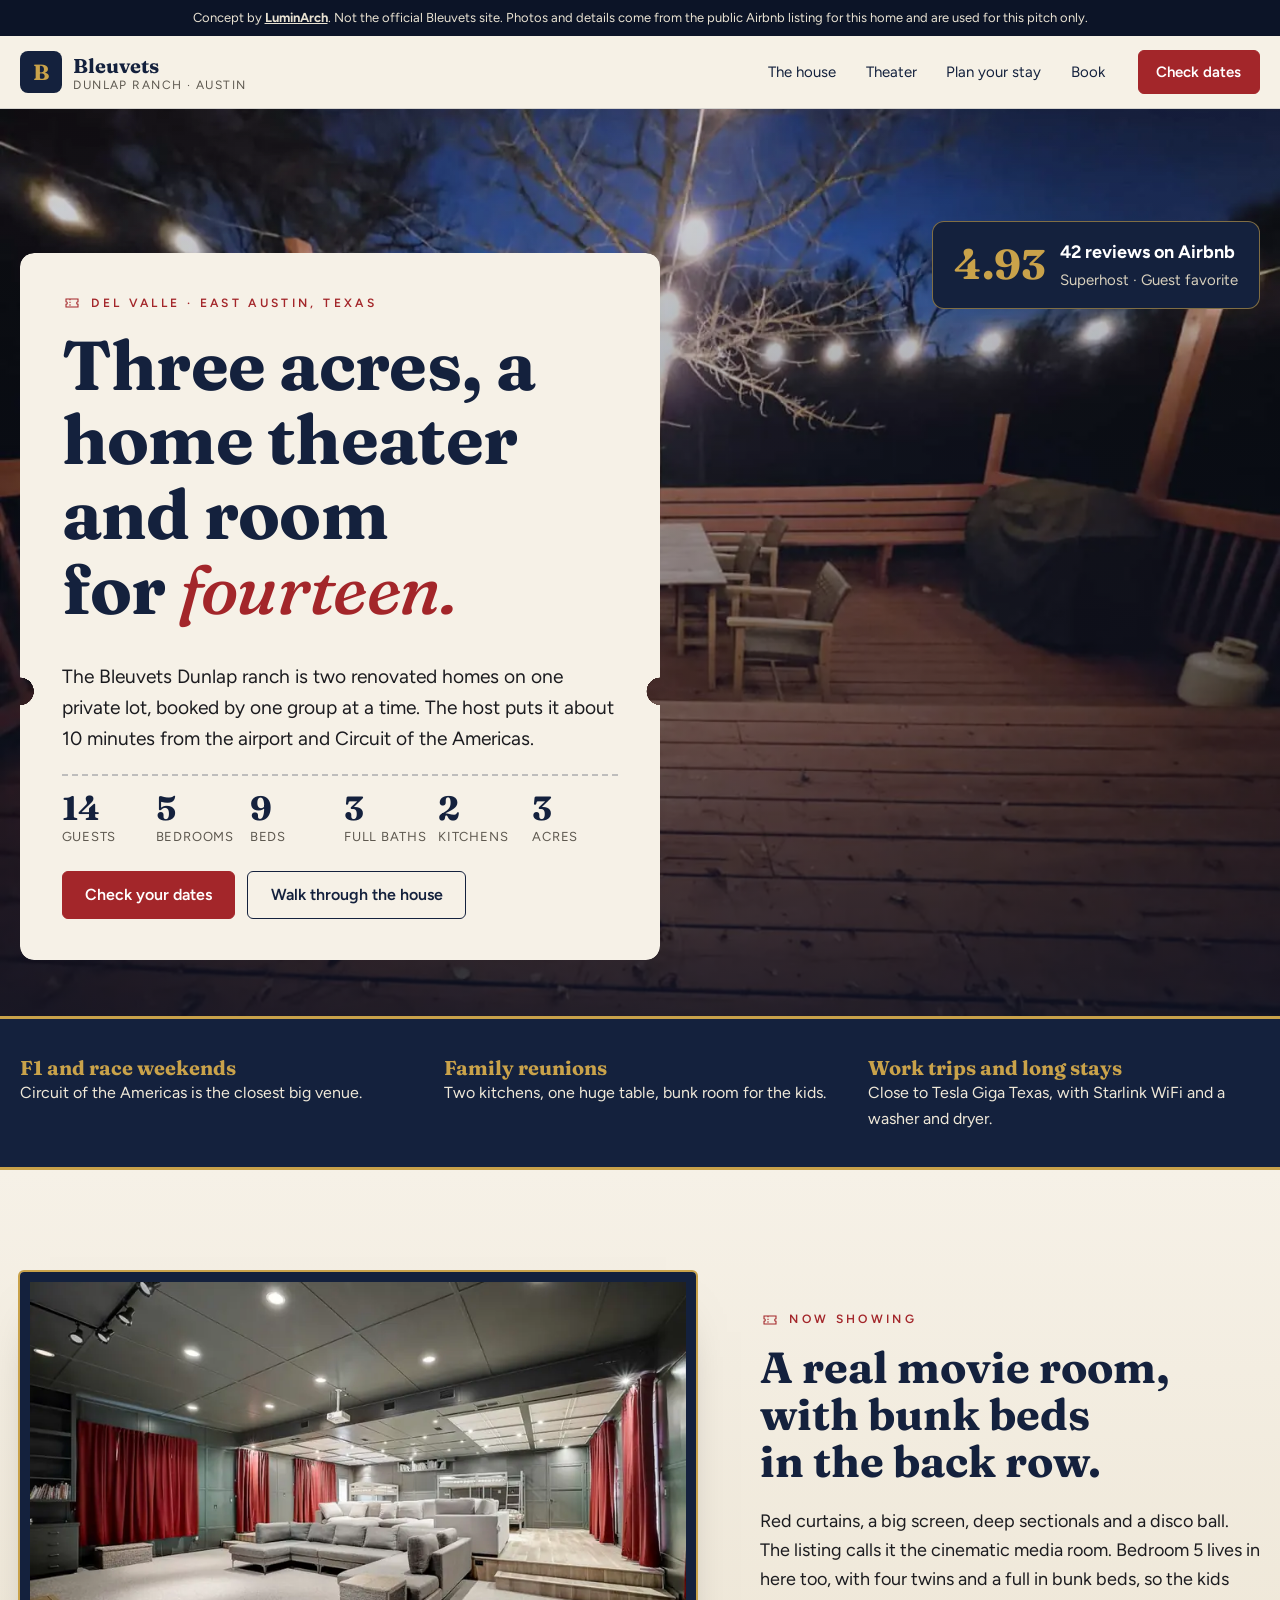
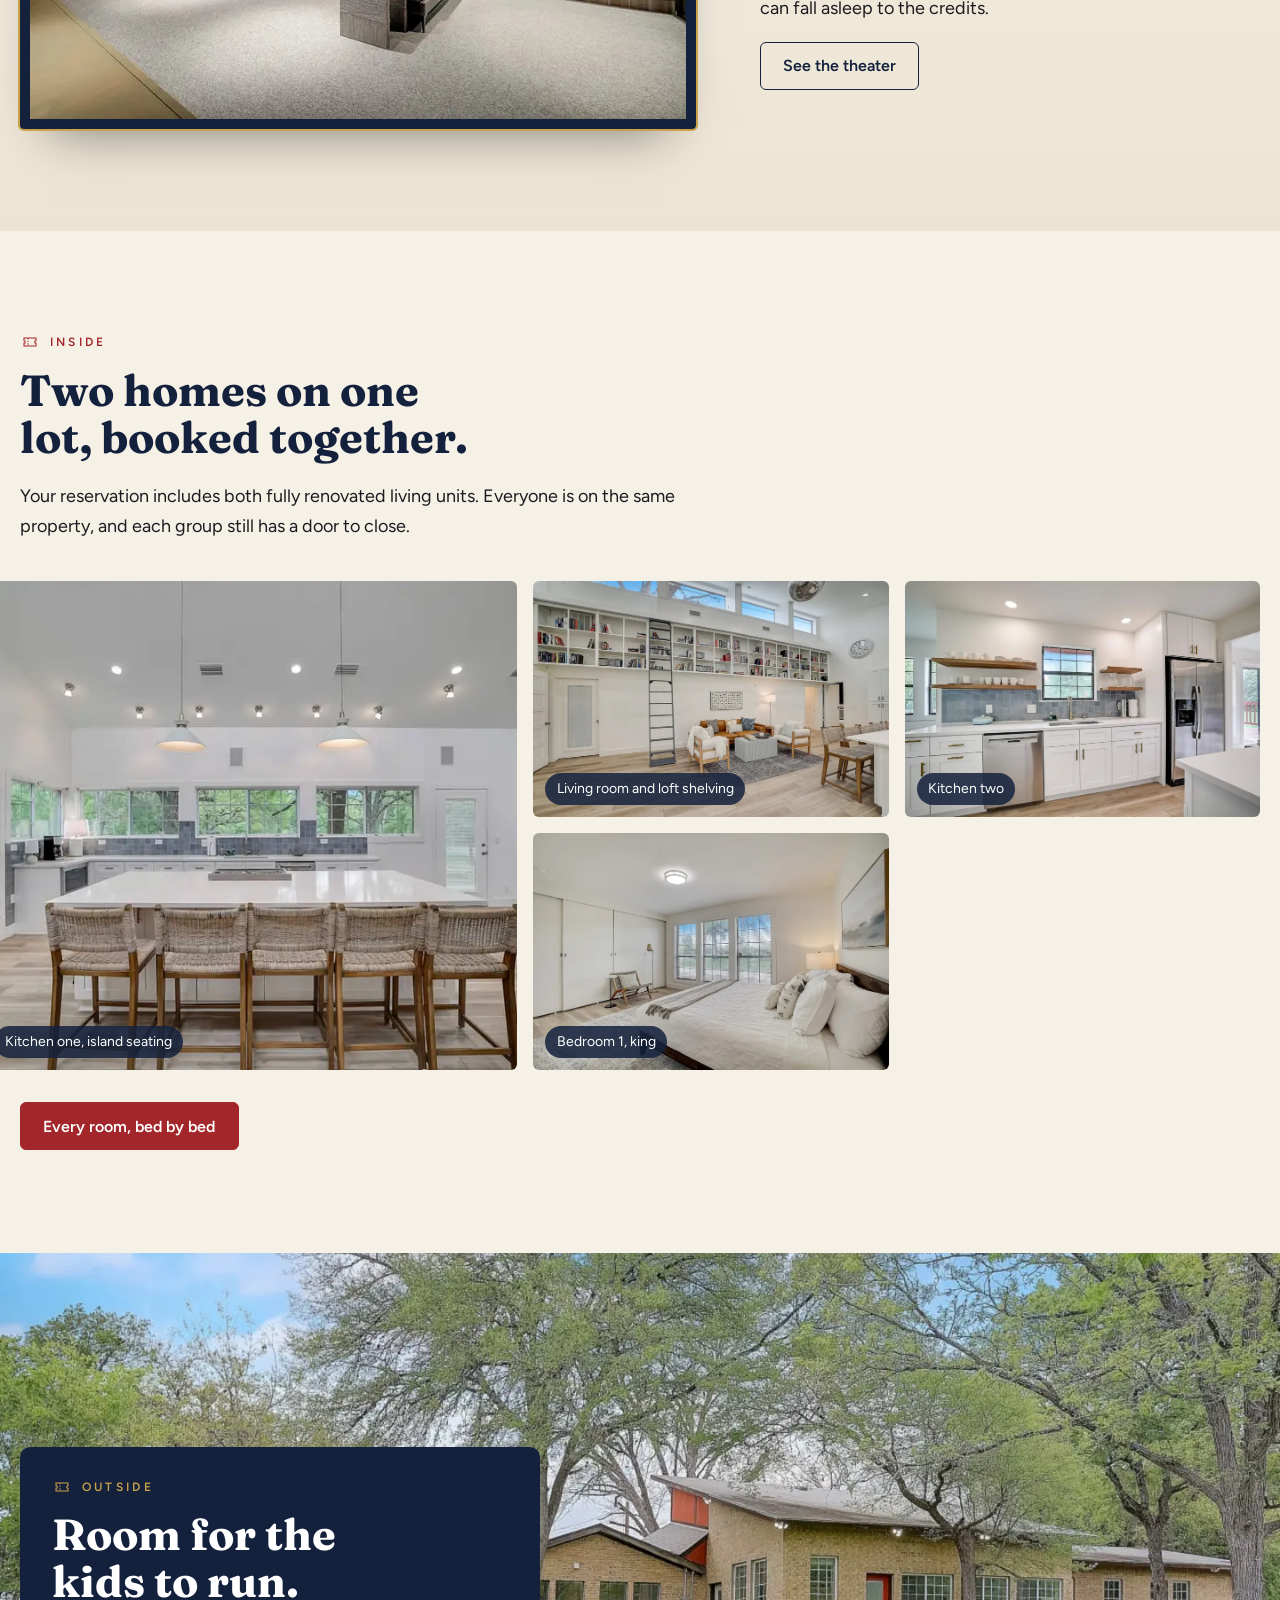
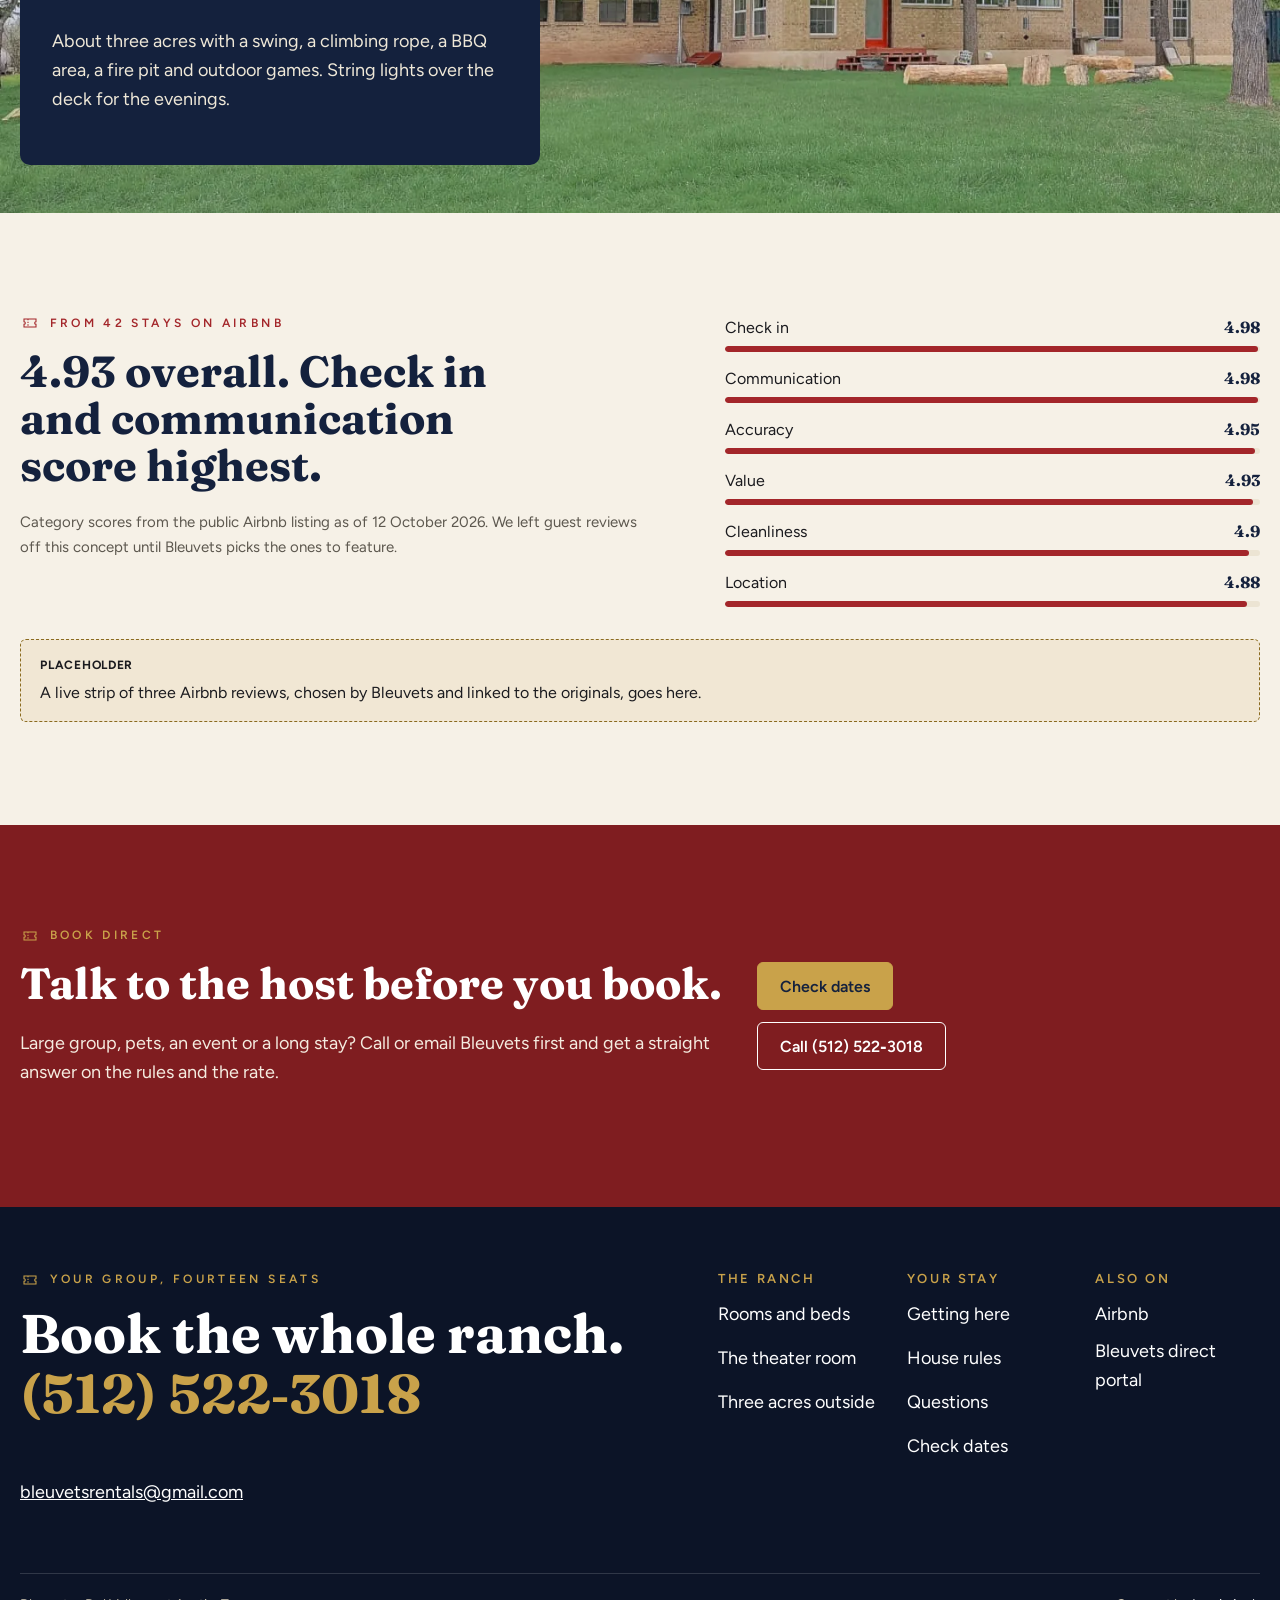
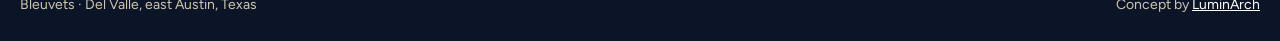
==== index.html @ 0f71f586 "Concept site by LuminArch: static build, facts log, design DNA, research" ====
<!doctype html><html lang="en" class="no-js"><head><meta charset="utf-8"><meta name="viewport" content="width=device-width,initial-scale=1">
<title>Austin Ranch Rental Near COTA, Sleeps 14 | Bleuvets Dunlap</title><meta name="description" content="A private 3 acre ranch in east Austin with a home theater, two kitchens and room for 14. Rated 4.93 from 42 Airbnb stays. Check your dates with Bleuvets today."><link rel="canonical" href="https://bleuvets-demo.vercel.app/">
<meta property="og:type" content="website"><meta property="og:site_name" content="Bleuvets (concept)"><meta property="og:title" content="Austin Ranch Rental Near COTA, Sleeps 14 | Bleuvets Dunlap"><meta property="og:description" content="A private 3 acre ranch in east Austin with a home theater, two kitchens and room for 14. Rated 4.93 from 42 Airbnb stays. Check your dates with Bleuvets today."><meta property="og:url" content="https://bleuvets-demo.vercel.app/"><meta property="og:image" content="https://bleuvets-demo.vercel.app/og.png">
<meta name="twitter:card" content="summary_large_image"><meta name="twitter:title" content="Austin Ranch Rental Near COTA, Sleeps 14 | Bleuvets Dunlap"><meta name="twitter:description" content="A private 3 acre ranch in east Austin with a home theater, two kitchens and room for 14. Rated 4.93 from 42 Airbnb stays. Check your dates with Bleuvets today."><meta name="twitter:image" content="https://bleuvets-demo.vercel.app/og.png">
<meta name="robots" content="noindex, nofollow"><!-- concept demo, not for indexing -->
<meta name="theme-color" content="#14213d">
<link rel="preload" as="font" type="font/woff2" href="fonts/fraunces-normal-700-latin.woff2" crossorigin><link rel="preload" as="font" type="font/woff2" href="fonts/figtree-normal-400-latin.woff2" crossorigin>
<link rel="stylesheet" href="css/design-system.css"><link rel="stylesheet" href="css/components.css"><link rel="stylesheet" href="css/pages.css">
<link rel="icon" href="data:image/svg+xml,%3Csvg xmlns='http://www.w3.org/2000/svg' viewBox='0 0 32 32'%3E%3Crect width='32' height='32' rx='6' fill='%2314213d'/%3E%3Ctext x='16' y='23' font-family='Georgia' font-size='20' font-weight='700' text-anchor='middle' fill='%23c9a24a'%3EB%3C/text%3E%3C/svg%3E">
<script>document.documentElement.classList.replace('no-js','js-ready')</script><script type="application/ld+json">{"@context": "https://schema.org", "@type": "VacationRental", "name": "Bleuvets Dunlap Ranch", "alternateName": "Theatre, 3 Acre LUXE Ranch, Near COTA", "url": "https://bleuvets-demo.vercel.app/", "description": "Private 3 acre ranch in Del Valle, east Austin, with 5 bedrooms, 9 beds, 3 bathrooms, 2 kitchens and a home theater. Sleeps 14.", "telephone": "+1-512-522-3018", "email": "bleuvetsrentals@gmail.com", "brand": {"@type": "Brand", "name": "Bleuvets"}, "address": {"@type": "PostalAddress", "addressLocality": "Del Valle", "addressRegion": "TX", "addressCountry": "US"}, "geo": {"@type": "GeoCoordinates", "latitude": 30.247, "longitude": -97.562}, "containsPlace": {"@type": "Accommodation", "numberOfBedrooms": 5, "numberOfBathroomsTotal": 3, "occupancy": {"@type": "QuantitativeValue", "maxValue": 14}, "bed": "1 king, 3 queen, 1 full, 4 twin"}, "aggregateRating": {"@type": "AggregateRating", "ratingValue": 4.93, "reviewCount": 42, "bestRating": 5}, "checkinTime": "16:00", "checkoutTime": "10:00", "petsAllowed": true, "image": "https://bleuvets-demo.vercel.app/img/deck-string-lights.webp", "sameAs": ["https://www.airbnb.com/rooms/1171734395727141363", "https://bleuvets.holidayfuture.com/listings/278348"]}</script><script type="application/ld+json">{"@context": "https://schema.org", "@type": "BreadcrumbList", "itemListElement": [{"@type": "ListItem", "position": 1, "name": "Home", "item": "https://bleuvets-demo.vercel.app/"}]}</script></head><body class="pg-index">
<a class="skip" href="#main">Skip to content</a>
<div class="demo-bar">Concept by <a href="https://luminarch.pro">LuminArch</a>. Not the official Bleuvets site. Photos and details come from the public Airbnb listing for this home and are used for this pitch only.</div>
<header class="top"><div class="wrap nav"><a class="mark" href="index.html" aria-label="Bleuvets home"><span class="b-badge" aria-hidden="true">B</span><span class="b-name"><b>Bleuvets</b><small>Dunlap Ranch &middot; Austin</small></span></a>
<button class="menu-btn" aria-expanded="false" aria-controls="menu">Menu</button><ul id="menu"><li><a href="the-house.html">The house</a></li><li><a href="theater.html">Theater</a></li><li><a href="the-stay.html">Plan your stay</a></li><li><a href="book.html">Book</a></li></ul><a class="btn" href="book.html">Check dates</a></div></header><main id="main">
<section class="hero"><div class="hero-photo"><img src="img/deck-string-lights.webp" srcset="img/deck-string-lights-800.webp 800w, img/deck-string-lights.webp 1600w" sizes="100vw" alt="The ranch deck under string lights at dusk, with the lawn and oak trees behind it" width="1440" height="1080" fetchpriority="high"></div>
<div class="wrap hero-inner"><div class="ticket rv">
 <p class="kicker"><svg class="stub" viewBox="0 0 24 24" aria-hidden="true"><path d="M3 6h18v4a2 2 0 0 0 0 4v4H3v-4a2 2 0 0 0 0-4z"/><path d="M9 6v12" stroke-dasharray="2 2"/></svg> Del Valle &middot; east Austin, Texas</p>
 <h1>Three acres, a home theater and room for <em>fourteen.</em></h1>
 <p class="lede">The Bleuvets Dunlap ranch is two renovated homes on one private lot, booked by one group at a time. The host puts it about 10 minutes from the airport and Circuit of the Americas.</p>
 <ul class="ticket-facts"><li><b>14</b><span>guests</span></li><li><b>5</b><span>bedrooms</span></li><li><b>9</b><span>beds</span></li><li><b>3</b><span>full baths</span></li><li><b>2</b><span>kitchens</span></li><li><b>3</b><span>acres</span></li></ul>
 <div class="cta"><a class="btn" href="book.html">Check your dates</a><a class="btn btn--plain" href="the-house.html">Walk through the house</a></div>
</div>
<a class="score rv" href="https://www.airbnb.com/rooms/1171734395727141363" rel="noopener"><span class="score-n">4.93</span><span class="score-t"><b>42 reviews on Airbnb</b><small>Superhost &middot; Guest favorite</small></span></a>
</div></section>

<section class="marquee-strip" aria-label="What the ranch is built for"><div class="wrap ms-grid">
 <p class="ms-item rv"><b>F1 and race weekends</b><span>Circuit of the Americas is the closest big venue.</span></p>
 <p class="ms-item rv"><b>Family reunions</b><span>Two kitchens, one huge table, bunk room for the kids.</span></p>
 <p class="ms-item rv"><b>Work trips and long stays</b><span>Close to Tesla Giga Texas, with Starlink WiFi and a washer and dryer.</span></p>
</div></section>

<section class="now-showing"><div class="wrap ns-grid">
 <figure class="ns-photo rv"><img src="img/theater.webp" srcset="img/theater-800.webp 800w, img/theater.webp 1600w" sizes="(max-width:900px) 100vw, 60vw" alt="The home theater room with red curtains, sectionals and a big screen" width="1440" height="960" loading="lazy" decoding="async"></figure>
 <div class="ns-copy rv"><p class="kicker"><svg class="stub" viewBox="0 0 24 24" aria-hidden="true"><path d="M3 6h18v4a2 2 0 0 0 0 4v4H3v-4a2 2 0 0 0 0-4z"/><path d="M9 6v12" stroke-dasharray="2 2"/></svg> Now showing</p><h2>A real movie room, with bunk beds in the back row.</h2>
 <p>Red curtains, a big screen, deep sectionals and a disco ball. The listing calls it the cinematic media room. Bedroom 5 lives in here too, with four twins and a full in bunk beds, so the kids can fall asleep to the credits.</p>
 <a class="btn btn--plain" href="theater.html">See the theater</a></div>
</div></section>

<section class="spaces"><div class="wrap">
 <div class="sp-head rv"><p class="kicker"><svg class="stub" viewBox="0 0 24 24" aria-hidden="true"><path d="M3 6h18v4a2 2 0 0 0 0 4v4H3v-4a2 2 0 0 0 0-4z"/><path d="M9 6v12" stroke-dasharray="2 2"/></svg> Inside</p><h2>Two homes on one lot, booked together.</h2><p>Your reservation includes both fully renovated living units. Everyone is on the same property, and each group still has a door to close.</p></div>
 <div class="sp-mosaic">
  <figure class="m1 rv"><img src="img/kitchen-island.webp" srcset="img/kitchen-island-800.webp 800w, img/kitchen-island.webp 1600w" sizes="(max-width:900px) 100vw, 50vw" alt="Bright kitchen with a long island and bar stools" width="1440" height="960" loading="lazy" decoding="async"><figcaption>Kitchen one, island seating</figcaption></figure>
  <figure class="m2 rv"><img src="img/living-library.webp" srcset="img/living-library-800.webp 800w, img/living-library.webp 1600w" sizes="(max-width:900px) 100vw, 30vw" alt="Living room with tall shelving and a library ladder" width="1440" height="960" loading="lazy" decoding="async"><figcaption>Living room and loft shelving</figcaption></figure>
  <figure class="m3 rv"><img src="img/kitchen-two.webp" srcset="img/kitchen-two-800.webp 800w, img/kitchen-two.webp 1600w" sizes="(max-width:900px) 100vw, 30vw" alt="Second kitchen with open shelving and a range hood" width="1440" height="960" loading="lazy" decoding="async"><figcaption>Kitchen two</figcaption></figure>
  <figure class="m4 rv"><img src="img/bedroom-king.webp" srcset="img/bedroom-king-800.webp 800w, img/bedroom-king.webp 1600w" sizes="(max-width:900px) 100vw, 30vw" alt="King bedroom with white linens" width="1440" height="960" loading="lazy" decoding="async"><figcaption>Bedroom 1, king</figcaption></figure>
 </div>
 <a class="btn" href="the-house.html">Every room, bed by bed</a>
</div></section>

<section class="outside"><div class="outside-photo"><img src="img/ranch-lawn.webp" srcset="img/ranch-lawn-800.webp 800w, img/ranch-lawn.webp 1600w" sizes="100vw" alt="The wide lawn and oak trees in front of the ranch house" width="1440" height="960" loading="lazy" decoding="async"></div>
<div class="wrap"><div class="outside-card rv"><p class="kicker" style="color:var(--brass)"><svg class="stub" viewBox="0 0 24 24" aria-hidden="true"><path d="M3 6h18v4a2 2 0 0 0 0 4v4H3v-4a2 2 0 0 0 0-4z"/><path d="M9 6v12" stroke-dasharray="2 2"/></svg> Outside</p><h2>Room for the kids to run.</h2><p>About three acres with a swing, a climbing rope, a BBQ area, a fire pit and outdoor games. String lights over the deck for the evenings.</p></div></div></section>

<section class="ratings"><div class="wrap rt-grid">
 <div class="rv"><p class="kicker"><svg class="stub" viewBox="0 0 24 24" aria-hidden="true"><path d="M3 6h18v4a2 2 0 0 0 0 4v4H3v-4a2 2 0 0 0 0-4z"/><path d="M9 6v12" stroke-dasharray="2 2"/></svg> From 42 stays on Airbnb</p><h2>4.93 overall. Check in and communication score highest.</h2>
 <p class="note">Category scores from the public Airbnb listing as of 12 October 2026. We left guest reviews off this concept until Bleuvets picks the ones to feature.</p></div>
 <ul class="cats rv"><li><span>Check in</span><b>4.98</b><i style="--w:99.6%"></i></li><li><span>Communication</span><b>4.98</b><i style="--w:99.6%"></i></li><li><span>Accuracy</span><b>4.95</b><i style="--w:99.0%"></i></li><li><span>Value</span><b>4.93</b><i style="--w:98.6%"></i></li><li><span>Cleanliness</span><b>4.9</b><i style="--w:98.0%"></i></li><li><span>Location</span><b>4.88</b><i style="--w:97.6%"></i></li></ul>
 <div class="ph rv"><b>Placeholder</b>A live strip of three Airbnb reviews, chosen by Bleuvets and linked to the originals, goes here.</div>
</div></section>

<section class="direct"><div class="wrap dir-grid rv">
 <div><p class="kicker" style="color:var(--brass)"><svg class="stub" viewBox="0 0 24 24" aria-hidden="true"><path d="M3 6h18v4a2 2 0 0 0 0 4v4H3v-4a2 2 0 0 0 0-4z"/><path d="M9 6v12" stroke-dasharray="2 2"/></svg> Book direct</p><h2>Talk to the host before you book.</h2><p>Large group, pets, an event or a long stay? Call or email Bleuvets first and get a straight answer on the rules and the rate.</p></div>
 <div class="dir-cta"><a class="btn" href="book.html">Check dates</a><a class="btn btn--plain dark" href="tel:+15125223018">Call (512) 522&#8209;3018</a></div>
</div></section></main><footer class="foot"><div class="wrap">
<div class="foot-spread"><div><p class="kicker" style="color:var(--brass)"><svg class="stub" viewBox="0 0 24 24" aria-hidden="true"><path d="M3 6h18v4a2 2 0 0 0 0 4v4H3v-4a2 2 0 0 0 0-4z"/><path d="M9 6v12" stroke-dasharray="2 2"/></svg> Your group, fourteen seats</p><p class="foot-big">Book the whole ranch.<br><a href="tel:+15125223018">(512) 522&#8209;3018</a></p><p><a href="mailto:bleuvetsrentals@gmail.com">bleuvetsrentals@gmail.com</a></p></div>
<div class="foot-cols"><div><h2>The ranch</h2><ul><li><a href="the-house.html">Rooms and beds</a></li><li><a href="theater.html">The theater room</a></li><li><a href="the-house.html#outside">Three acres outside</a></li></ul></div>
<div><h2>Your stay</h2><ul><li><a href="the-stay.html#getting-here">Getting here</a></li><li><a href="the-stay.html#rules">House rules</a></li><li><a href="the-stay.html#faq">Questions</a></li><li><a href="book.html">Check dates</a></li></ul></div>
<div><h2>Also on</h2><ul><li><a href="https://www.airbnb.com/rooms/1171734395727141363" rel="noopener">Airbnb</a></li><li><a href="https://bleuvets.holidayfuture.com/listings/278348" rel="noopener">Bleuvets direct portal</a></li></ul></div></div></div>
<div class="foot-row"><span>Bleuvets &middot; Del Valle, east Austin, Texas</span><span>Concept by <a href="https://luminarch.pro">LuminArch</a></span></div></div></footer><script src="js/main.js" defer></script></body></html>
---- css/design-system.css ----
/* Bleuvets concept tokens. Bleu from the brand name, curtain red and brass from the theater room photos, lawn from the ranch. */
:root{
 --bleu:#14213d; --bleu-2:#22335a; --curtain:#a3262a; --curtain-dk:#7f1d20; --brass:#c9a24a; --brass-dk:#8a6a1f;
 --lawn:#55703a; --cream:#f6f1e7; --linen:#ece4d3; --ink:#1b1b1f; --muted:#5d584f;
 --page:var(--cream); --head:var(--bleu); --accent:var(--curtain); --kick:var(--curtain); --link:var(--curtain-dk);
 --line:rgba(20,33,61,.14); --line-strong:#8c8577; --focus:var(--brass);
 --nav-bg:rgba(246,241,231,.92); --nav-fg:var(--bleu); --menu-bg:var(--cream);
 --btn-bg:var(--curtain); --btn-fg:#fff; --btn-plain:var(--bleu);
 --bar-bg:#0c1427; --bar-fg:#e9e2d2; --ph:var(--brass-dk); --ph-bg:rgba(201,162,74,.12);
 --display:'Fraunces',Georgia,serif; --body:'Figtree',system-ui,sans-serif; --radius:6px; --max:1240px;
}
@font-face {
  font-family: 'Fraunces';
  font-style: italic;
  font-weight: 500;
  font-display: swap;
  src: url(../fonts/fraunces-italic-500-latin.woff2) format('woff2');
  unicode-range: U+0000-00FF, U+0131, U+0152-0153, U+02BB-02BC, U+02C6, U+02DA, U+02DC, U+0304, U+0308, U+0329, U+2000-206F, U+20AC, U+2122, U+2191, U+2193, U+2212, U+2215, U+FEFF, U+FFFD;
}
@font-face {
  font-family: 'Fraunces';
  font-style: normal;
  font-weight: 500;
  font-display: swap;
  src: url(../fonts/fraunces-normal-500-latin.woff2) format('woff2');
  unicode-range: U+0000-00FF, U+0131, U+0152-0153, U+02BB-02BC, U+02C6, U+02DA, U+02DC, U+0304, U+0308, U+0329, U+2000-206F, U+20AC, U+2122, U+2191, U+2193, U+2212, U+2215, U+FEFF, U+FFFD;
}
@font-face {
  font-family: 'Fraunces';
  font-style: normal;
  font-weight: 700;
  font-display: swap;
  src: url(../fonts/fraunces-normal-700-latin.woff2) format('woff2');
  unicode-range: U+0000-00FF, U+0131, U+0152-0153, U+02BB-02BC, U+02C6, U+02DA, U+02DC, U+0304, U+0308, U+0329, U+2000-206F, U+20AC, U+2122, U+2191, U+2193, U+2212, U+2215, U+FEFF, U+FFFD;
}
@font-face {
  font-family: 'Figtree';
  font-style: normal;
  font-weight: 400;
  font-display: swap;
  src: url(../fonts/figtree-normal-400-latin.woff2) format('woff2');
  unicode-range: U+0000-00FF, U+0131, U+0152-0153, U+02BB-02BC, U+02C6, U+02DA, U+02DC, U+0304, U+0308, U+0329, U+2000-206F, U+20AC, U+2122, U+2191, U+2193, U+2212, U+2215, U+FEFF, U+FFFD;
}
@font-face {
  font-family: 'Figtree';
  font-style: normal;
  font-weight: 600;
  font-display: swap;
  src: url(../fonts/figtree-normal-600-latin.woff2) format('woff2');
  unicode-range: U+0000-00FF, U+0131, U+0152-0153, U+02BB-02BC, U+02C6, U+02DA, U+02DC, U+0304, U+0308, U+0329, U+2000-206F, U+20AC, U+2122, U+2191, U+2193, U+2212, U+2215, U+FEFF, U+FFFD;
}
@font-face {
  font-family: 'Figtree';
  font-style: normal;
  font-weight: 700;
  font-display: swap;
  src: url(../fonts/figtree-normal-700-latin.woff2) format('woff2');
  unicode-range: U+0000-00FF, U+0131, U+0152-0153, U+02BB-02BC, U+02C6, U+02DA, U+02DC, U+0304, U+0308, U+0329, U+2000-206F, U+20AC, U+2122, U+2191, U+2193, U+2212, U+2215, U+FEFF, U+FFFD;
}
---- css/components.css ----
/* Shared mechanics. Colors and type come from design-system.css tokens. */
*,*::before,*::after{box-sizing:border-box}
html{-webkit-text-size-adjust:100%;scroll-behavior:smooth}
@media (prefers-reduced-motion:reduce){html{scroll-behavior:auto}*{animation:none!important;transition:none!important}}
body{margin:0;background:var(--page);color:var(--ink);font:400 var(--fs-body,18px)/1.62 var(--body);text-rendering:optimizeLegibility;overflow-x:hidden}
img{max-width:100%;height:auto;display:block}
a{color:var(--link)}
h1,h2,h3,h4{font-family:var(--display);line-height:1.08;margin:0 0 .5em;text-wrap:balance;color:var(--head,inherit)}
p{margin:0 0 1em;max-width:68ch}
.wrap{width:min(100% - 2.5rem,var(--max,1240px));margin-inline:auto}
@media (max-width:420px){.wrap{width:calc(100% - 2rem)}}
:focus-visible{outline:3px solid var(--focus);outline-offset:3px;border-radius:2px}
.skip{position:absolute;left:-999px;top:0;background:var(--ink);color:#fff;padding:.7rem 1rem;z-index:99}.skip:focus{left:1rem}
.demo-bar{background:var(--bar-bg,#111);color:var(--bar-fg,#eee);font:500 13px/1.45 var(--body);padding:.55rem 1.25rem;text-align:center}
.demo-bar a{color:inherit;font-weight:700}
.kicker{font:600 12px/1.4 var(--body);letter-spacing:.28em;text-transform:uppercase;color:var(--kick,var(--accent));margin:0 0 1rem;display:flex;align-items:center;gap:.6rem;flex-wrap:wrap}
.top{position:sticky;top:0;z-index:40;background:var(--nav-bg);backdrop-filter:saturate(1.2) blur(10px);-webkit-backdrop-filter:saturate(1.2) blur(10px);border-bottom:1px solid var(--line)}
.nav{display:flex;align-items:center;gap:1.25rem;min-height:72px}
.nav .mark{margin-right:auto;display:flex;align-items:center;gap:.7rem;text-decoration:none;color:var(--nav-fg);min-height:44px}
#menu{list-style:none;display:flex;gap:.25rem;margin:0;padding:0}
#menu a{display:flex;align-items:center;min-height:44px;padding:0 .8rem;text-decoration:none;color:var(--nav-fg);font:500 15px var(--body);border-radius:4px}
#menu a:hover,#menu a[aria-current]{color:var(--accent-ink,var(--accent))}
#menu a[aria-current]{text-decoration:underline;text-underline-offset:6px;text-decoration-thickness:2px}
.menu-btn{display:none;min-height:44px;min-width:64px;padding:0 1rem;border:1.5px solid currentColor;background:transparent;color:var(--nav-fg);font:600 15px var(--body);border-radius:999px;cursor:pointer}
.btn{display:inline-flex;align-items:center;justify-content:center;gap:.5rem;min-height:48px;padding:.75rem 1.4rem;border-radius:var(--radius,4px);background:var(--btn-bg);color:var(--btn-fg);text-decoration:none;font:600 16px/1.2 var(--body);border:1.5px solid var(--btn-bg);cursor:pointer;transition:transform .2s,background .2s,color .2s}
.btn:hover{transform:translateY(-2px)}
.btn--plain{background:transparent;color:var(--btn-plain,var(--ink));border-color:currentColor}
.top .btn{min-height:44px;padding:.55rem 1.1rem;font-size:15px}
@media (max-width:900px){
 .menu-btn{display:inline-flex;align-items:center;justify-content:center}
 #menu{display:none;position:absolute;left:0;right:0;top:100%;flex-direction:column;background:var(--menu-bg,var(--page));padding:.5rem 1.25rem 1.25rem;border-bottom:1px solid var(--line);box-shadow:0 18px 30px -20px rgba(0,0,0,.4)}
 #menu.open{display:flex}
 #menu a{font-size:18px;color:var(--menu-fg,var(--ink));border-bottom:1px solid var(--line)}
 .nav{position:relative}
}
@media (max-width:520px){.top .btn{display:none}.nav{gap:.6rem}}
.rv{opacity:1}
.js-ready .rv{opacity:0;transform:translateY(22px);transition:opacity .8s cubic-bezier(.22,1,.36,1),transform .8s cubic-bezier(.22,1,.36,1)}
.js-ready .rv.in{opacity:1;transform:none}
@media (prefers-reduced-motion:reduce){.js-ready .rv{opacity:1;transform:none}}
.ph{border:1.5px dashed var(--ph,#b08a3e);background:var(--ph-bg,rgba(176,138,62,.08));padding:1rem 1.2rem;border-radius:6px;font-size:16px}
.ph b{font-family:var(--body);letter-spacing:.06em;text-transform:uppercase;font-size:12px;display:block;margin-bottom:.25rem}
.note{font-size:15px;color:var(--muted)}
form .fld{display:flex;flex-direction:column;gap:.35rem;margin-bottom:1rem}
form label{font:600 14px var(--body);letter-spacing:.02em}
form input,form select,form textarea{font:400 16px/1.4 var(--body);padding:.8rem .9rem;border:1.5px solid var(--line-strong,#999);border-radius:var(--radius,4px);background:var(--field,#fff);color:var(--ink);min-height:48px;width:100%}
form textarea{min-height:120px}
.formmsg{min-height:1.5em;font-weight:600}
.sr{position:absolute;width:1px;height:1px;overflow:hidden;clip:rect(0 0 0 0);white-space:nowrap}
.nowrap{white-space:nowrap}
---- css/pages.css ----
/* Bleuvets layouts. Signature: the ticket stub (notched card edge plus perforation icon). */
.stub{width:20px;height:16px;fill:none;stroke:currentColor;stroke-width:1.6;flex:none}
.b-badge{display:grid;place-items:center;width:42px;height:42px;border-radius:8px;background:var(--bleu);color:var(--brass);font:700 22px var(--display)}
.b-name{display:flex;flex-direction:column;line-height:1.1}.b-name b{font:700 20px var(--display);color:var(--bleu)}.b-name small{font:500 12px var(--body);letter-spacing:.12em;text-transform:uppercase;color:var(--muted)}
h1{font-size:clamp(2.3rem,5.4vw,4.4rem);font-weight:700;letter-spacing:-.01em}
h1 em,h2 em{font-style:italic;font-weight:500;color:var(--curtain)}
h2{font-size:clamp(1.8rem,3.4vw,2.8rem)}
.lede{font-size:clamp(1.06rem,1.6vw,1.2rem)}
section{padding:clamp(3.5rem,8vw,6.5rem) 0}
/* ticket card */
.ticket{position:relative;background:var(--cream);color:var(--ink);padding:clamp(1.5rem,4vw,2.6rem);border-radius:14px;
 -webkit-mask:radial-gradient(circle 14px at 0 62%,#0000 98%,#000) left/51% 100% no-repeat,radial-gradient(circle 14px at 100% 62%,#0000 98%,#000) right/51% 100% no-repeat;
 mask:radial-gradient(circle 14px at 0 62%,#0000 98%,#000) left/51% 100% no-repeat,radial-gradient(circle 14px at 100% 62%,#0000 98%,#000) right/51% 100% no-repeat;box-shadow:0 30px 60px -30px rgba(0,0,0,.6)}
.ticket-facts{list-style:none;padding:1rem 0 0;margin:1.25rem 0 1.5rem;display:grid;grid-template-columns:repeat(6,1fr);gap:.5rem;border-top:2px dashed rgba(20,33,61,.25)}
.ticket-facts li{display:flex;flex-direction:column;align-items:flex-start}
.ticket-facts b{font:700 clamp(1.5rem,3vw,2.1rem)/1 var(--display);color:var(--bleu)}
.ticket-facts span{font-size:13px;letter-spacing:.06em;text-transform:uppercase;color:var(--muted)}
@media (max-width:560px){.ticket-facts{grid-template-columns:repeat(3,1fr);row-gap:1rem}}
.cta{display:flex;flex-wrap:wrap;gap:.75rem}
/* hero: full bleed photo with a ticket card and a hanging score */
.hero{position:relative;padding:0;min-height:min(92vh,880px);display:grid;align-items:end;color:#fff;isolation:isolate}
.hero-photo{position:absolute;inset:0;z-index:-1}.hero-photo img{width:100%;height:100%;object-fit:cover}
.hero-photo::after{content:"";position:absolute;inset:0;background:linear-gradient(180deg,rgba(12,20,39,.15),rgba(12,20,39,.55) 70%,rgba(12,20,39,.8))}
.hero-inner{display:grid;grid-template-columns:minmax(0,640px) 1fr;align-items:end;gap:2rem;padding:clamp(6rem,12vw,9rem) 0 clamp(2rem,5vw,3.5rem)}
.score{justify-self:end;align-self:start;display:flex;gap:.9rem;align-items:center;background:var(--bleu);color:#fff;text-decoration:none;padding:1rem 1.3rem;border-radius:12px;border:1px solid rgba(201,162,74,.6);transform:rotate(2deg);margin-top:-2rem}
.score-n{font:700 2.6rem/1 var(--display);color:var(--brass)}.score-t{display:flex;flex-direction:column}.score-t small{color:#d8d0bd}
@media (max-width:900px){.hero{min-height:0}.hero-inner{grid-template-columns:1fr;padding-top:42vh}.score{justify-self:start;transform:none;margin:0}}
@media (max-width:520px){.hero-inner{padding-top:30vh}}
/* strip */
.marquee-strip{background:var(--bleu);color:#efe8d8;padding:2.2rem 0;border-top:3px solid var(--brass);border-bottom:3px solid var(--brass)}
.ms-grid{display:grid;grid-template-columns:repeat(3,1fr);gap:2rem}
.ms-item{margin:0;display:flex;flex-direction:column}.ms-item b{font:600 1.25rem var(--display);color:var(--brass)}.ms-item span{font-size:16px}
@media (max-width:800px){.ms-grid{grid-template-columns:1fr;gap:1.1rem}}
/* now showing */
.now-showing{background:linear-gradient(180deg,var(--cream),var(--linen))}
.ns-grid{display:grid;grid-template-columns:1.35fr 1fr;gap:clamp(2rem,5vw,4rem);align-items:center}
.ns-photo{margin:0;border:10px solid var(--bleu);border-radius:4px;box-shadow:0 0 0 2px var(--brass),0 30px 50px -30px rgba(0,0,0,.5)}
.ns-photo img{width:100%;aspect-ratio:3/2;object-fit:cover}
@media (max-width:900px){.ns-grid{grid-template-columns:1fr}}
/* spaces mosaic (grid break: m1 spans two rows and bleeds left) */
.sp-head{max-width:720px;margin-bottom:2.5rem}
.sp-mosaic{display:grid;grid-template-columns:1.4fr 1fr 1fr;grid-template-rows:auto auto;gap:1rem;margin-bottom:2rem}
.sp-mosaic figure{margin:0;position:relative;overflow:hidden;border-radius:6px}
.sp-mosaic img{width:100%;height:100%;object-fit:cover;transition:transform .5s}
.sp-mosaic figure:hover img{transform:scale(1.03)}
.sp-mosaic .m1{grid-row:span 2;margin-left:clamp(-3rem,-3vw,0rem)}
.sp-mosaic figcaption{position:absolute;left:.75rem;bottom:.75rem;background:rgba(20,33,61,.85);color:#fff;font-size:14px;padding:.3rem .7rem;border-radius:999px}
@media (max-width:800px){.sp-mosaic{grid-template-columns:1fr 1fr}.sp-mosaic .m1{grid-column:span 2;grid-row:auto;margin-left:0}}
@media (max-width:480px){.sp-mosaic{grid-template-columns:1fr}.sp-mosaic .m1{grid-column:auto}}
/* outside */
.outside{position:relative;padding:0;isolation:isolate;min-height:560px;display:grid;align-items:end}
.outside-photo{position:absolute;inset:0;z-index:-1}.outside-photo img{width:100%;height:100%;object-fit:cover}
.outside-card{background:var(--bleu);color:#efe8d8;max-width:520px;padding:2rem;border-radius:10px;margin:0 0 3rem;--head:#fff}
.outside-card h2{color:#fff}
/* ratings */
.rt-grid{display:grid;grid-template-columns:1.2fr 1fr;gap:2rem 4rem;align-items:start}
.rt-grid .ph{grid-column:1/-1}
.cats{list-style:none;margin:0;padding:0;display:grid;gap:.9rem}
.cats li{display:grid;grid-template-columns:1fr auto;gap:.3rem .8rem;font-size:16px}
.cats b{font-family:var(--display);color:var(--bleu)}
.cats i{grid-column:1/-1;height:6px;background:var(--linen);border-radius:9px;position:relative;overflow:hidden}
.cats i::after{content:"";position:absolute;inset:0 auto 0 0;width:var(--w);background:var(--curtain);border-radius:9px}
@media (max-width:800px){.rt-grid{grid-template-columns:1fr}}
/* direct */
.direct{background:var(--curtain-dk);color:#f5ece0;--head:#fff}
.dir-grid{display:grid;grid-template-columns:1.4fr 1fr;gap:2rem;align-items:center}
.dir-cta{display:flex;flex-direction:column;gap:.75rem;align-items:flex-start}
.direct .btn{background:var(--brass);border-color:var(--brass);color:var(--bleu)}
.direct .btn--plain.dark{background:transparent;color:#fff;border-color:#fff}
@media (max-width:800px){.dir-grid{grid-template-columns:1fr}}
/* inner pages */
.page-head{background:var(--bleu);color:#efe8d8;--head:#fff;--kick:var(--brass);padding:clamp(3rem,7vw,5rem) 0}
.page-head .ticket-facts{border-color:rgba(255,255,255,.25)}.page-head .ticket-facts b{color:var(--brass)}.page-head .ticket-facts span{color:#cfc6b2}
.ph-grid{display:grid;grid-template-columns:1.2fr 1fr;gap:2rem;align-items:end}
@media (max-width:900px){.ph-grid{grid-template-columns:1fr}}
.bed-list{display:grid;grid-template-columns:repeat(auto-fill,minmax(min(100%,280px),1fr));gap:1.25rem;margin:1.5rem 0}
.bed{background:#fff;border-radius:10px;overflow:hidden;border:1px solid var(--line)}
.bed img,.bed-ph{width:100%;aspect-ratio:3/2;object-fit:cover}
.bed-ph{display:grid;place-items:center;background:repeating-linear-gradient(45deg,var(--linen),var(--linen) 10px,var(--cream) 10px,var(--cream) 20px);color:var(--muted);font-size:15px}
.bed-t{padding:1rem 1.2rem;display:grid;grid-template-columns:auto 1fr;gap:0 .6rem;align-items:center;border-top:2px dashed var(--line)}
.bed-t h3{margin:0;font-size:1.3rem}.bed-t p{grid-column:2;margin:0;color:var(--muted)}
.bed-t .stub{color:var(--curtain)}
.k-grid,.b-grid,.ol-grid,.gh-grid{display:grid;grid-template-columns:1.2fr 1fr;gap:clamp(2rem,5vw,4rem);align-items:center}
.k-grid figure,.b-grid figure,.ol-grid figure{margin:0}.k-grid img,.b-grid img,.ol-grid img{border-radius:8px;width:100%}
.k-small{max-width:300px;margin-top:1rem!important;transform:rotate(-1.5deg)}
.kitchens{background:var(--linen)}
.b-grid{grid-template-columns:1fr 1fr}
@media (max-width:900px){.k-grid,.b-grid,.ol-grid,.gh-grid{grid-template-columns:1fr}}
.ticks{list-style:none;padding:0;margin:0;columns:2;column-gap:2rem}
.ticks li{break-inside:avoid;padding:.45rem 0 .45rem 1.6rem;position:relative;border-bottom:1px dashed var(--line)}
.ticks li::before{content:"";position:absolute;left:0;top:.95rem;width:10px;height:10px;background:var(--curtain);border-radius:2px;transform:rotate(45deg)}
@media (max-width:560px){.ticks{columns:1}}
.theater-hero{position:relative;padding:0;min-height:72vh;display:grid;align-items:end;isolation:isolate;color:#efe8d8;--head:#fff}
.th-photo{position:absolute;inset:0;z-index:-1}.th-photo img{width:100%;height:100%;object-fit:cover}
.th-photo::after{content:"";position:absolute;inset:0;background:linear-gradient(0deg,rgba(12,20,39,.92),rgba(12,20,39,.2))}
.th-copy{padding:8rem 0 3rem;max-width:760px}
.th-grid{display:grid;grid-template-columns:1fr 1fr;gap:1.25rem;margin-bottom:1rem}
.th-grid figure{margin:0}.th-grid img{border-radius:8px}.th-grid figcaption{font-size:15px;color:var(--muted);padding-top:.4rem}
@media (max-width:700px){.th-grid{grid-template-columns:1fr}}
.dist{list-style:none;padding:0;margin:0;display:grid;grid-template-columns:1fr 1fr;gap:1rem}
.dist li{background:var(--bleu);color:#efe8d8;padding:1.2rem;border-radius:10px;display:flex;flex-direction:column}
.dist b{font:700 1.6rem var(--display);color:var(--brass)}
.rules{background:var(--linen)}
.rule-list{list-style:none;padding:0;margin:0;display:grid;grid-template-columns:repeat(auto-fill,minmax(min(100%,300px),1fr));gap:1rem}
.rule-list li{display:flex;gap:.8rem;align-items:flex-start;background:var(--cream);padding:1rem 1.2rem;border-radius:8px;border-left:4px solid var(--curtain)}
.rule-list .stub{color:var(--curtain);margin-top:.3rem}
.faq details{border-bottom:1px solid var(--line);max-width:860px}
.faq summary{cursor:pointer;font:600 1.15rem var(--display);color:var(--bleu);padding:1.1rem 0;min-height:44px;list-style-position:outside}
.faq details p{padding-bottom:1rem}
.bk-grid{display:grid;grid-template-columns:1.4fr 1fr;gap:clamp(2rem,5vw,4rem);align-items:start}
.bk-form{background:#fff;padding:clamp(1.25rem,3vw,2rem);border-radius:12px;border:1px solid var(--line)}
.two{display:grid;grid-template-columns:1fr 1fr;gap:0 1rem}
@media (max-width:560px){.two{grid-template-columns:1fr}}
.bk-side{display:grid;gap:1.25rem}
.ticket.small{background:var(--bleu);color:#efe8d8;display:flex;flex-direction:column;gap:.75rem;--kick:var(--brass)}
.ticket.small a:not(.btn){color:#fff}.ticket.small .btn--plain{color:#fff;border-color:#fff}
@media (max-width:900px){.bk-grid{grid-template-columns:1fr}}
.nf{min-height:60vh}
/* footer: closing spread */
.foot{background:#0c1427;color:#cfc6b2;padding:4rem 0 1.5rem}
.foot a{color:#fff}
.foot-spread{display:grid;grid-template-columns:1.2fr 1fr;gap:3rem}
.foot-big{font:700 clamp(2rem,4.5vw,3.4rem)/1.1 var(--display);color:#fff}
.foot-big a{color:var(--brass);text-decoration:none}
.foot-cols{display:grid;grid-template-columns:repeat(3,1fr);gap:1.5rem}
.foot-cols h2{font:600 13px var(--body);letter-spacing:.2em;text-transform:uppercase;color:var(--brass)}
.foot-cols ul{list-style:none;padding:0;margin:0}.foot-cols li a{display:inline-flex;min-height:44px;align-items:center;text-decoration:none}
.foot-row{display:flex;justify-content:space-between;flex-wrap:wrap;gap:1rem;border-top:1px solid rgba(255,255,255,.15);margin-top:3rem;padding-top:1.25rem;font-size:14px}
@media (max-width:900px){.foot-spread{grid-template-columns:1fr}.foot-cols{grid-template-columns:1fr 1fr}}
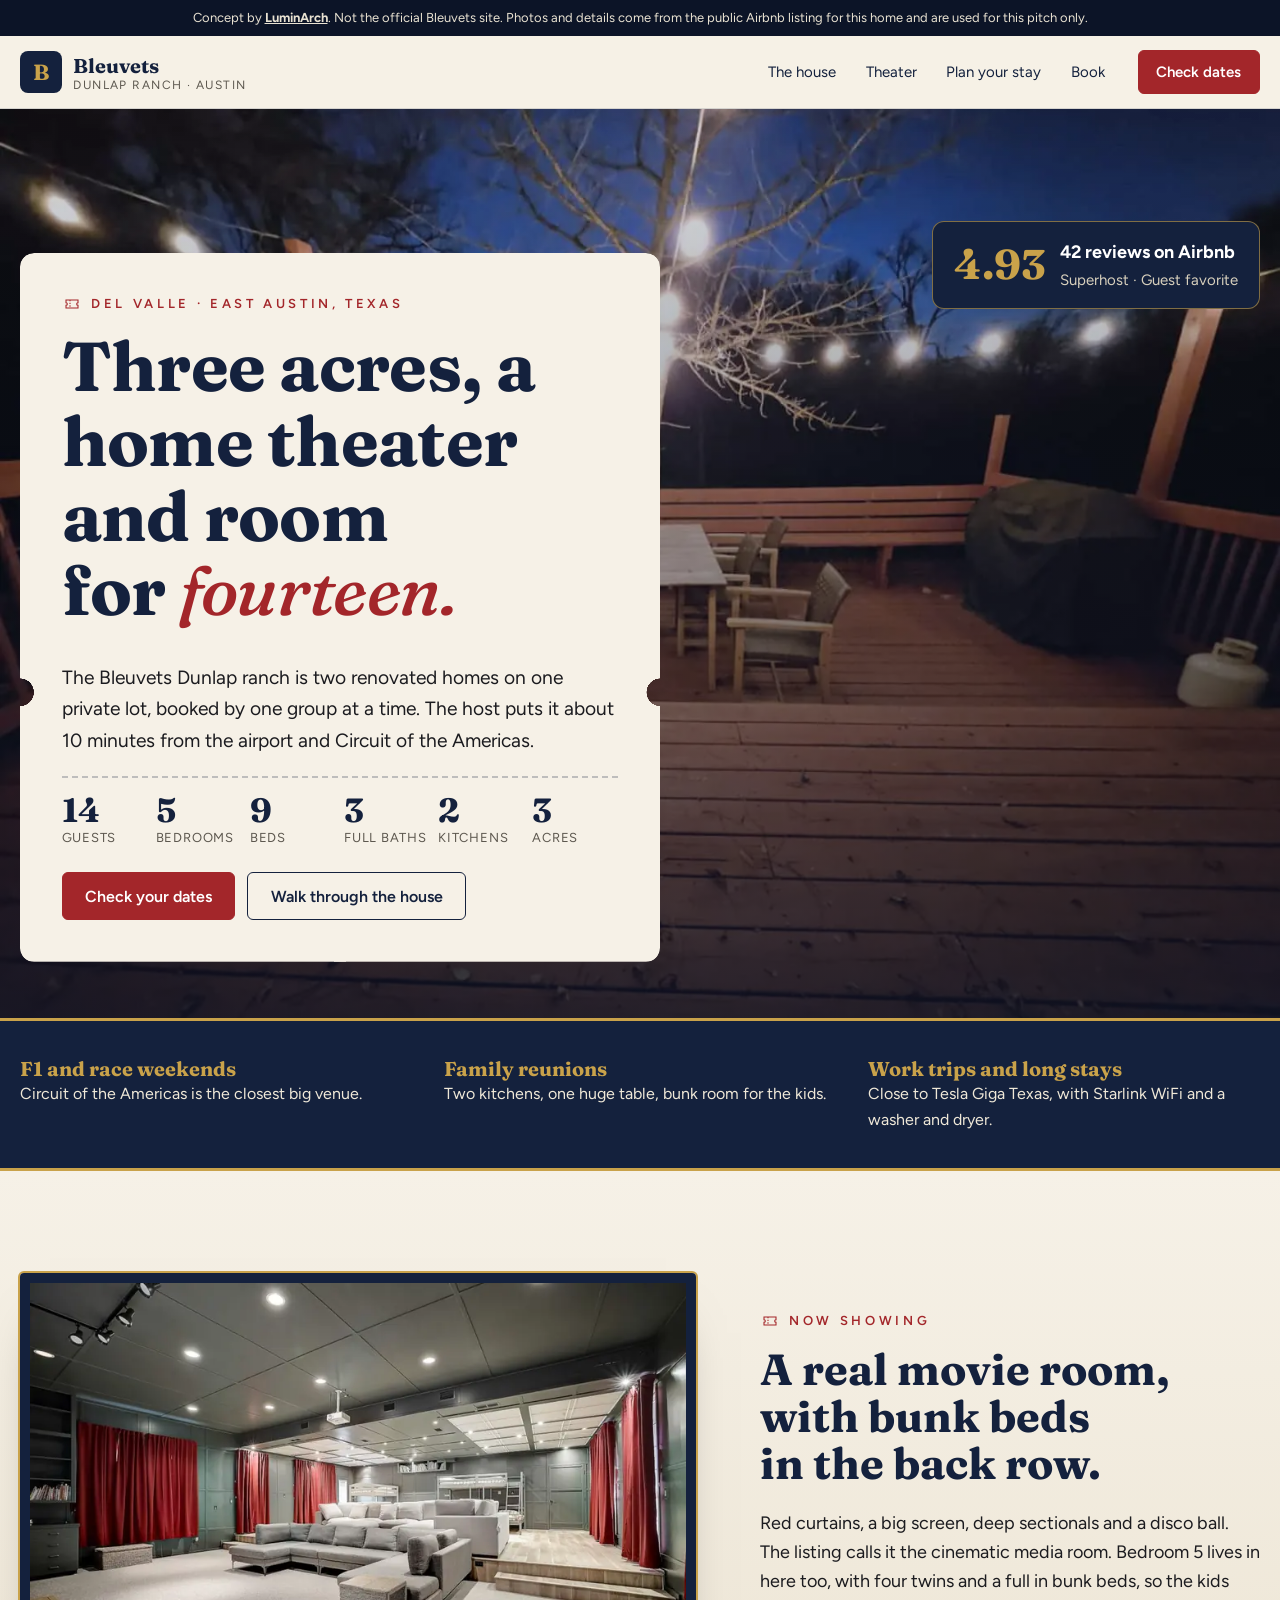
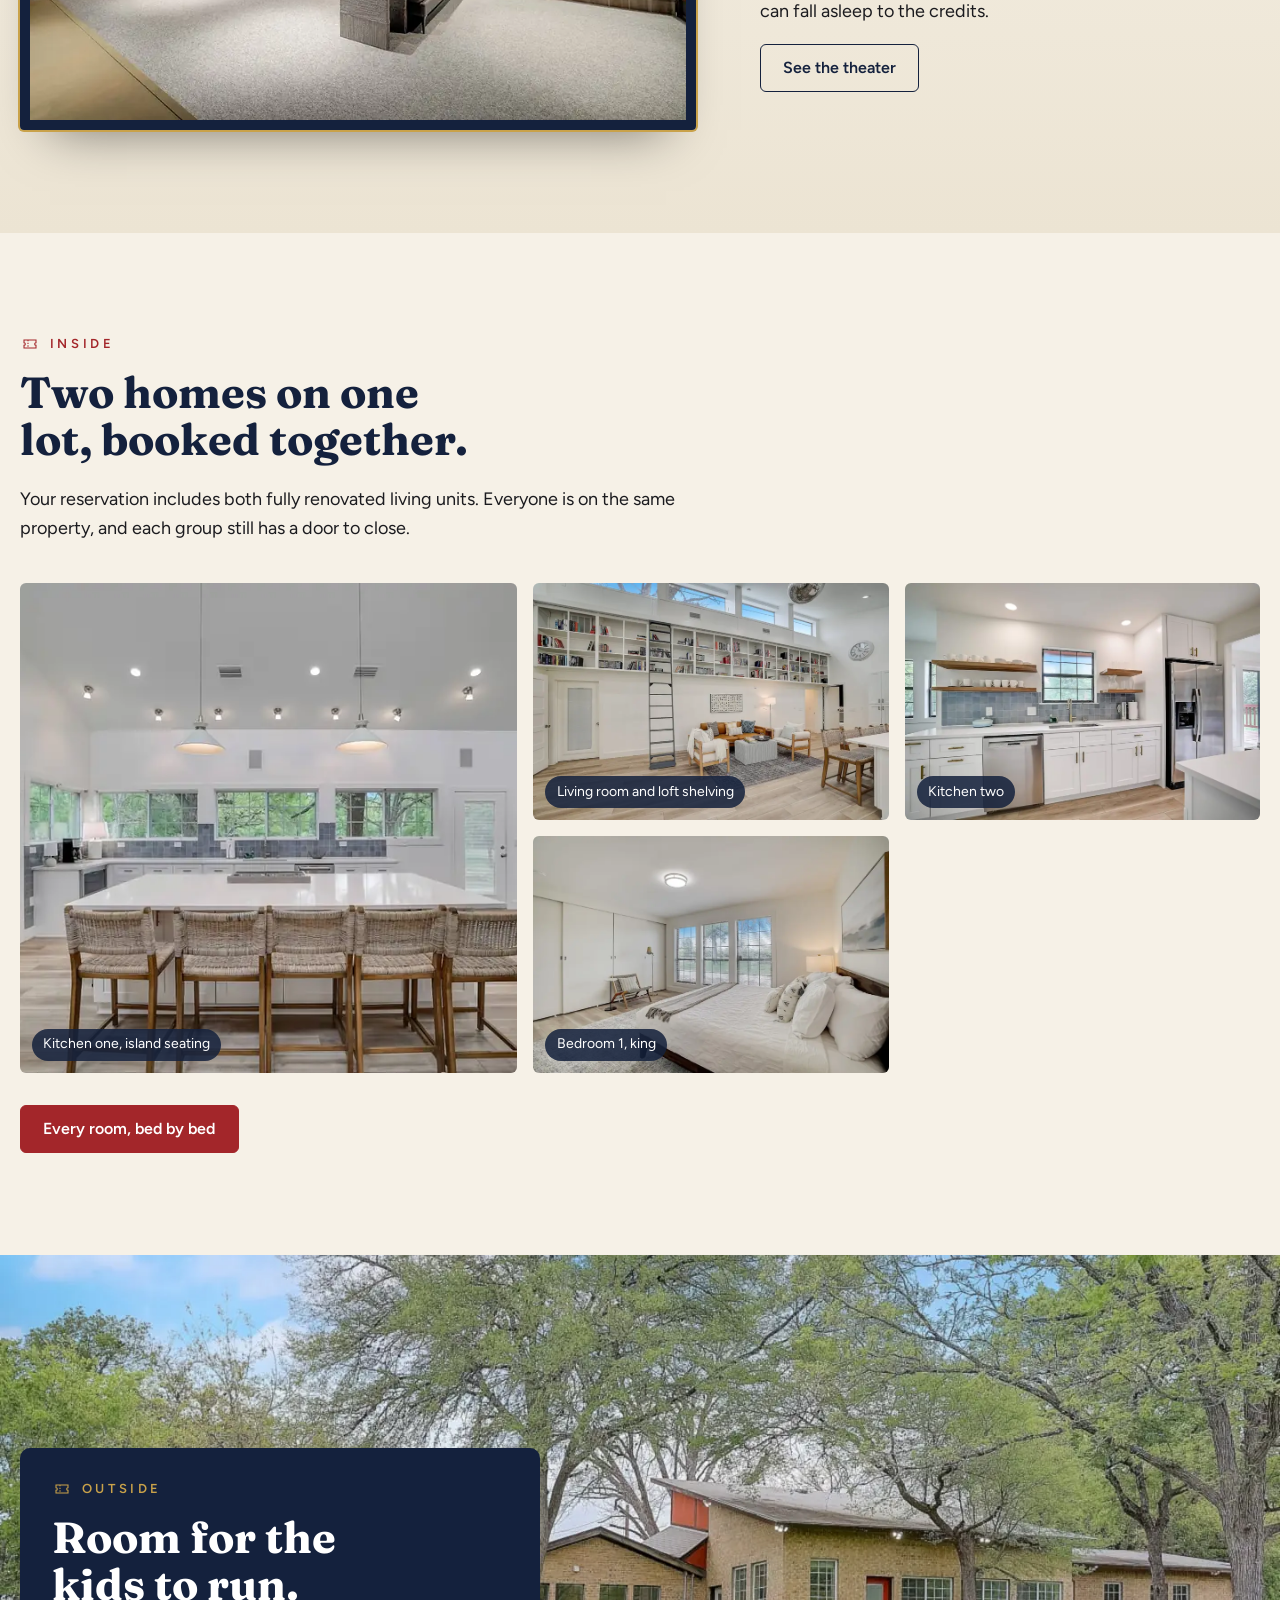
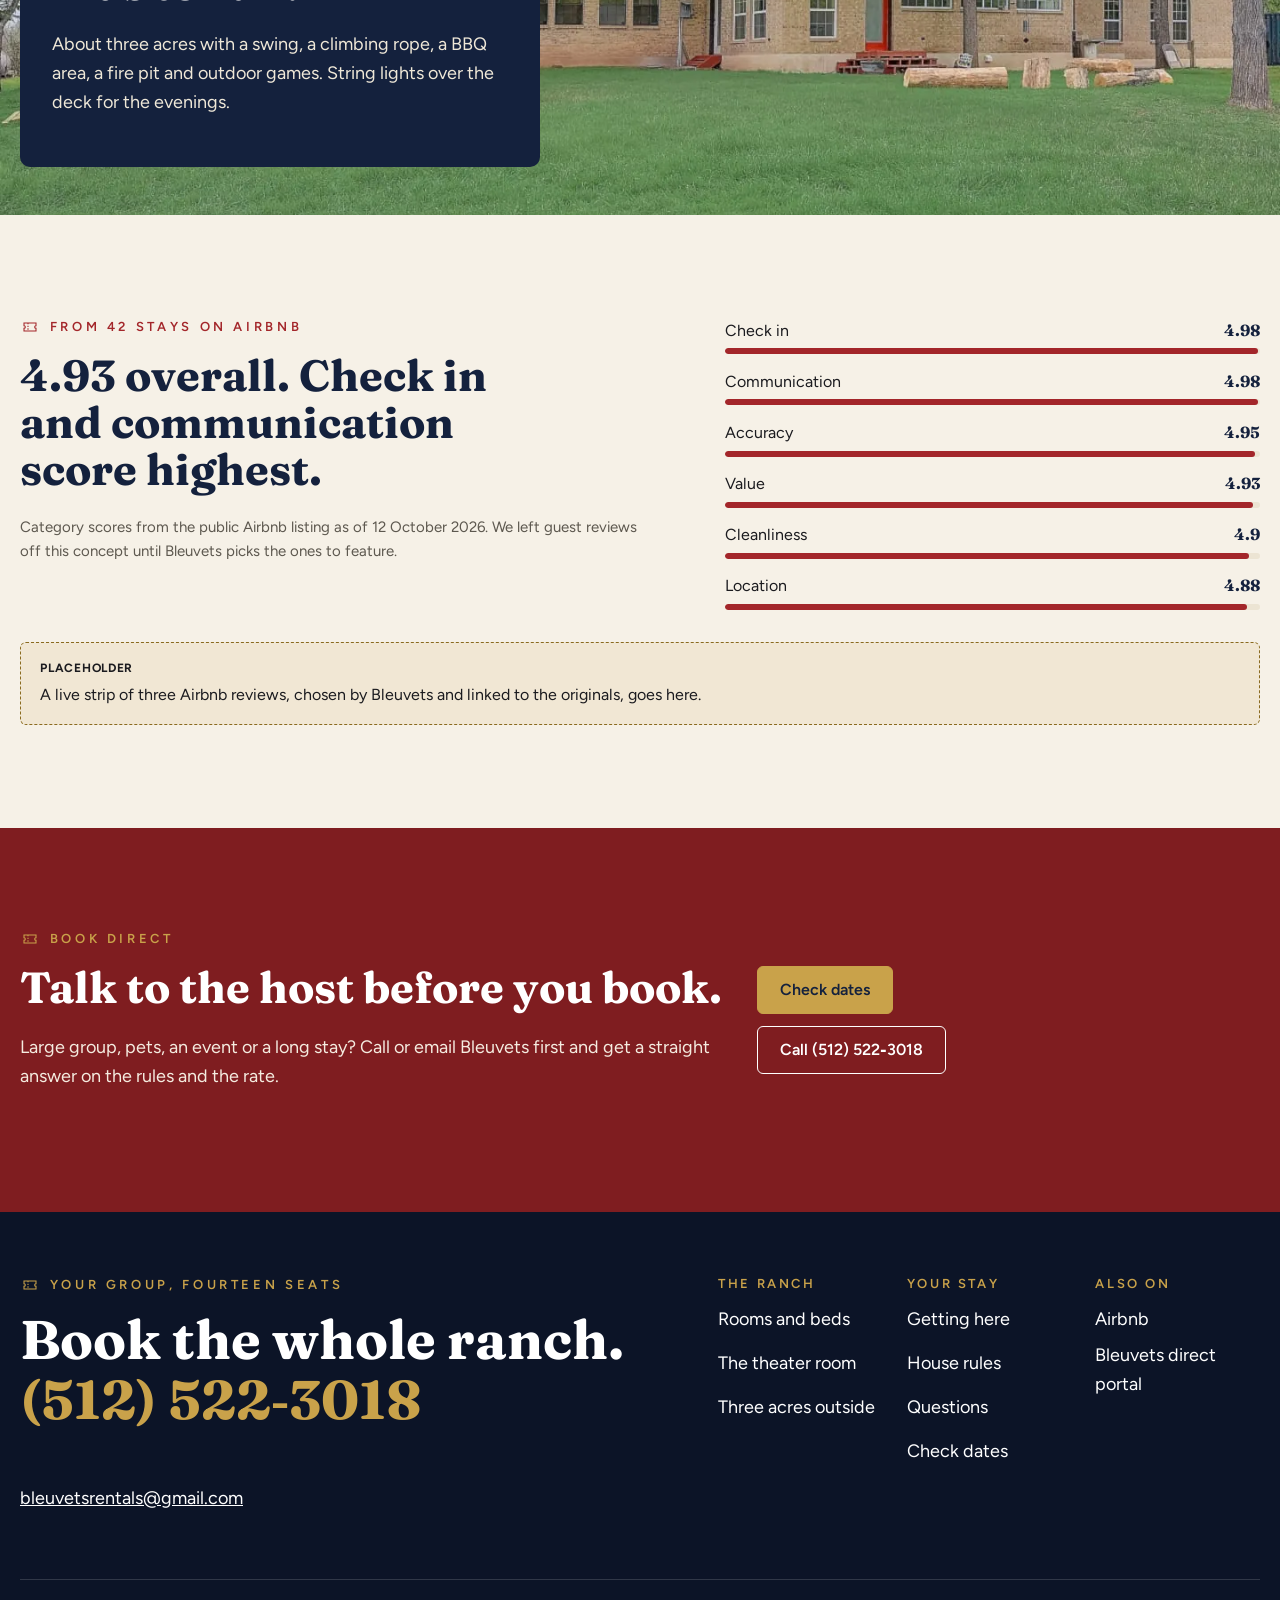
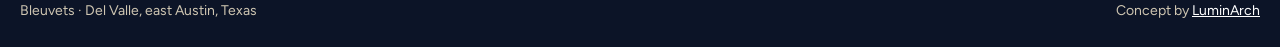
==== commit 76d1bc8d: "QA fixes: 13px kickers, scroll reveal sweep, logo link names, 320px masthead, contrast, rendering as" ====
--- a/index.html
+++ b/index.html
@@ -10,7 +10,7 @@
 <script>document.documentElement.classList.replace('no-js','js-ready')</script><script type="application/ld+json">{"@context": "https://schema.org", "@type": "VacationRental", "name": "Bleuvets Dunlap Ranch", "alternateName": "Theatre, 3 Acre LUXE Ranch, Near COTA", "url": "https://bleuvets-demo.vercel.app/", "description": "Private 3 acre ranch in Del Valle, east Austin, with 5 bedrooms, 9 beds, 3 bathrooms, 2 kitchens and a home theater. Sleeps 14.", "telephone": "+1-512-522-3018", "email": "bleuvetsrentals@gmail.com", "brand": {"@type": "Brand", "name": "Bleuvets"}, "address": {"@type": "PostalAddress", "addressLocality": "Del Valle", "addressRegion": "TX", "addressCountry": "US"}, "geo": {"@type": "GeoCoordinates", "latitude": 30.247, "longitude": -97.562}, "containsPlace": {"@type": "Accommodation", "numberOfBedrooms": 5, "numberOfBathroomsTotal": 3, "occupancy": {"@type": "QuantitativeValue", "maxValue": 14}, "bed": "1 king, 3 queen, 1 full, 4 twin"}, "aggregateRating": {"@type": "AggregateRating", "ratingValue": 4.93, "reviewCount": 42, "bestRating": 5}, "checkinTime": "16:00", "checkoutTime": "10:00", "petsAllowed": true, "image": "https://bleuvets-demo.vercel.app/img/deck-string-lights.webp", "sameAs": ["https://www.airbnb.com/rooms/1171734395727141363", "https://bleuvets.holidayfuture.com/listings/278348"]}</script><script type="application/ld+json">{"@context": "https://schema.org", "@type": "BreadcrumbList", "itemListElement": [{"@type": "ListItem", "position": 1, "name": "Home", "item": "https://bleuvets-demo.vercel.app/"}]}</script></head><body class="pg-index">
 <a class="skip" href="#main">Skip to content</a>
 <div class="demo-bar">Concept by <a href="https://luminarch.pro">LuminArch</a>. Not the official Bleuvets site. Photos and details come from the public Airbnb listing for this home and are used for this pitch only.</div>
-<header class="top"><div class="wrap nav"><a class="mark" href="index.html" aria-label="Bleuvets home"><span class="b-badge" aria-hidden="true">B</span><span class="b-name"><b>Bleuvets</b><small>Dunlap Ranch &middot; Austin</small></span></a>
+<header class="top"><div class="wrap nav"><a class="mark" href="index.html"><span class="b-badge" aria-hidden="true">B</span><span class="b-name"><b>Bleuvets</b><small>Dunlap Ranch &middot; Austin</small></span></a>
 <button class="menu-btn" aria-expanded="false" aria-controls="menu">Menu</button><ul id="menu"><li><a href="the-house.html">The house</a></li><li><a href="theater.html">Theater</a></li><li><a href="the-stay.html">Plan your stay</a></li><li><a href="book.html">Book</a></li></ul><a class="btn" href="book.html">Check dates</a></div></header><main id="main">
 <section class="hero"><div class="hero-photo"><img src="img/deck-string-lights.webp" srcset="img/deck-string-lights-800.webp 800w, img/deck-string-lights.webp 1600w" sizes="100vw" alt="The ranch deck under string lights at dusk, with the lawn and oak trees behind it" width="1440" height="1080" fetchpriority="high"></div>
 <div class="wrap hero-inner"><div class="ticket rv">
--- a/css/components.css
+++ b/css/components.css
@@ -13,7 +13,7 @@
 .skip{position:absolute;left:-999px;top:0;background:var(--ink);color:#fff;padding:.7rem 1rem;z-index:99}.skip:focus{left:1rem}
 .demo-bar{background:var(--bar-bg,#111);color:var(--bar-fg,#eee);font:500 13px/1.45 var(--body);padding:.55rem 1.25rem;text-align:center}
 .demo-bar a{color:inherit;font-weight:700}
-.kicker{font:600 12px/1.4 var(--body);letter-spacing:.28em;text-transform:uppercase;color:var(--kick,var(--accent));margin:0 0 1rem;display:flex;align-items:center;gap:.6rem;flex-wrap:wrap}
+.kicker{font:600 13px/1.4 var(--body);letter-spacing:.28em;text-transform:uppercase;color:var(--kick,var(--accent));margin:0 0 1rem;display:flex;align-items:center;gap:.6rem;flex-wrap:wrap}
 .top{position:sticky;top:0;z-index:40;background:var(--nav-bg);backdrop-filter:saturate(1.2) blur(10px);-webkit-backdrop-filter:saturate(1.2) blur(10px);border-bottom:1px solid var(--line)}
 .nav{display:flex;align-items:center;gap:1.25rem;min-height:72px}
 .nav .mark{margin-right:auto;display:flex;align-items:center;gap:.7rem;text-decoration:none;color:var(--nav-fg);min-height:44px}
--- a/css/pages.css
+++ b/css/pages.css
@@ -43,7 +43,8 @@
 .sp-mosaic figure{margin:0;position:relative;overflow:hidden;border-radius:6px}
 .sp-mosaic img{width:100%;height:100%;object-fit:cover;transition:transform .5s}
 .sp-mosaic figure:hover img{transform:scale(1.03)}
-.sp-mosaic .m1{grid-row:span 2;margin-left:clamp(-3rem,-3vw,0rem)}
+.sp-mosaic .m1{grid-row:span 2}
+@media (min-width:1400px){.sp-mosaic .m1{margin-left:-3rem}}
 .sp-mosaic figcaption{position:absolute;left:.75rem;bottom:.75rem;background:rgba(20,33,61,.85);color:#fff;font-size:14px;padding:.3rem .7rem;border-radius:999px}
 @media (max-width:800px){.sp-mosaic{grid-template-columns:1fr 1fr}.sp-mosaic .m1{grid-column:span 2;grid-row:auto;margin-left:0}}
 @media (max-width:480px){.sp-mosaic{grid-template-columns:1fr}.sp-mosaic .m1{grid-column:auto}}
